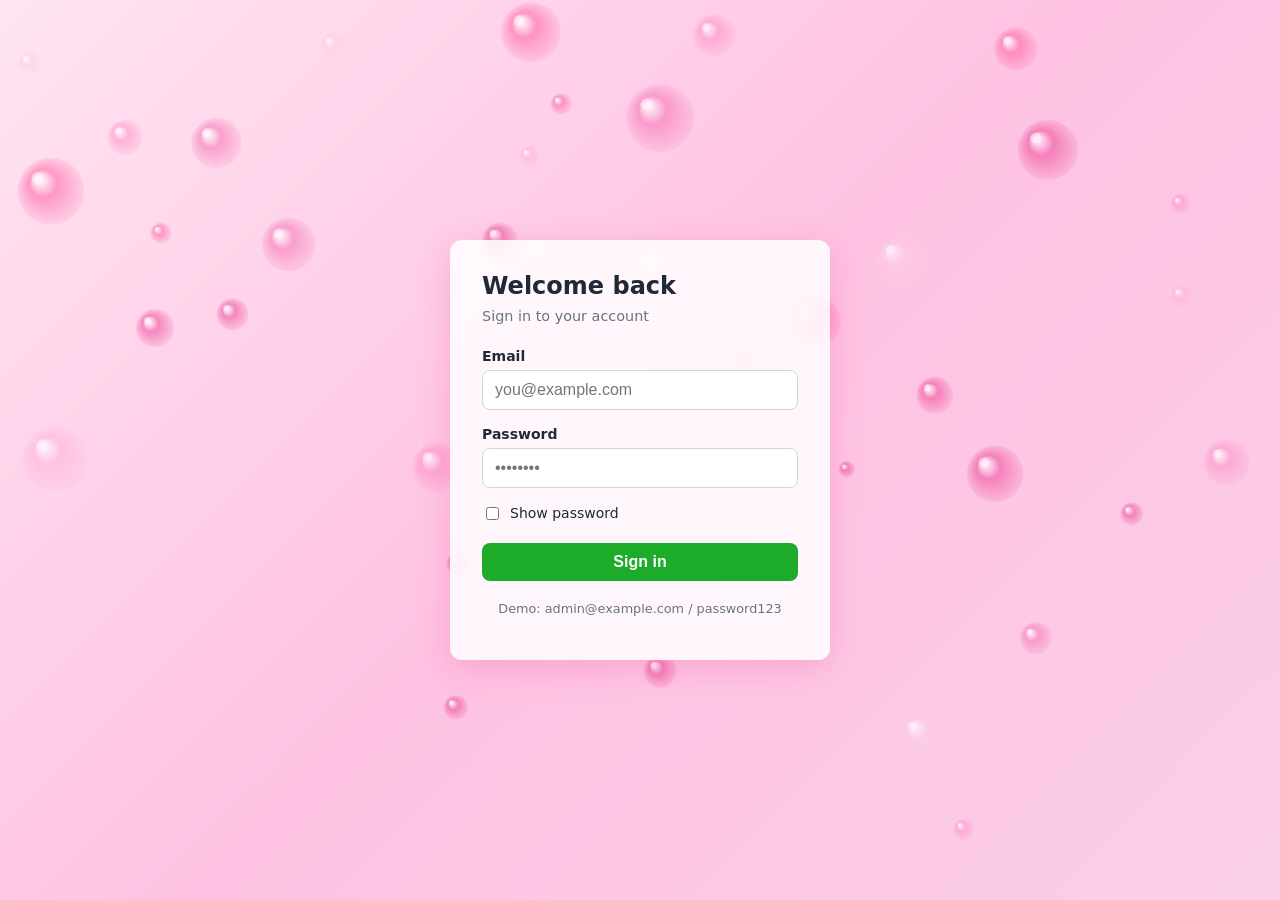
==== index.html @ fe581010 "Initial commit: mock login demo site Co-Authored-By: Claude Opus 5.5 <noreply@anthropic.com>" ====
<!DOCTYPE html>
<html lang="en">
<head>
  <meta charset="UTF-8" />
  <meta name="viewport" content="width=device-width, initial-scale=1.0" />
  <title>Login</title>
  <link rel="stylesheet" href="style.css" />
</head>
<body class="bubbly">
  <div class="center">
    <form class="card" id="login-form" novalidate>
      <h1>Welcome back</h1>
      <p class="muted">Sign in to your account</p>

      <div class="error" id="error" hidden></div>

      <label for="email">Email</label>
      <input type="email" id="email" placeholder="you@example.com" autocomplete="username" required />

      <label for="password">Password</label>
      <input type="password" id="password" placeholder="••••••••" autocomplete="current-password" required />

      <div class="row">
        <input type="checkbox" id="show-password" />
        <label for="show-password" style="margin:0;font-weight:400">Show password</label>
      </div>

      <button type="submit" id="submit">Sign in</button>

      <p class="hint">Demo: admin@example.com / password123</p>
    </form>
  </div>

  <script src="auth.js"></script>
  <script src="bubbles.js"></script>
  <script>
    // Already logged in? Go straight to home.
    if (getSession()) location.replace("home.html");

    const form = document.getElementById("login-form");
    const errorEl = document.getElementById("error");
    const submitBtn = document.getElementById("submit");
    const passwordEl = document.getElementById("password");

    document.getElementById("show-password").addEventListener("change", (e) => {
      passwordEl.type = e.target.checked ? "text" : "password";
    });

    form.addEventListener("submit", async (e) => {
      e.preventDefault();
      errorEl.hidden = true;

      const email = document.getElementById("email").value;
      const password = passwordEl.value;

      if (!email || !password) {
        errorEl.textContent = "Please enter both email and password.";
        errorEl.hidden = false;
        return;
      }

      submitBtn.disabled = true;
      submitBtn.textContent = "Signing in…";

      try {
        await login(email, password);
        location.href = "home.html";
      } catch (err) {
        errorEl.textContent = err.message;
        errorEl.hidden = false;
        submitBtn.disabled = false;
        submitBtn.textContent = "Sign in";
      }
    });
  </script>
</body>
</html>
---- style.css ----
* {
  box-sizing: border-box;
}

body {
  margin: 0;
  font-family: system-ui, -apple-system, "Segoe UI", Roboto, sans-serif;
  background: #f3f4f6;
  color: #1f2937;
  min-height: 100vh;
}

.center {
  display: flex;
  align-items: center;
  justify-content: center;
  min-height: 100vh;
  padding: 16px;
}

.card {
  background: #fff;
  border-radius: 12px;
  box-shadow: 0 4px 20px rgba(0, 0, 0, 0.08);
  padding: 32px;
  width: 100%;
  max-width: 380px;
}

h1 {
  margin: 0 0 8px;
  font-size: 1.5rem;
}

.muted {
  color: #6b7280;
  font-size: 0.9rem;
  margin: 0 0 24px;
}

label {
  display: block;
  font-size: 0.875rem;
  font-weight: 600;
  margin-bottom: 6px;
}

input[type="email"],
input[type="password"] {
  width: 100%;
  padding: 10px 12px;
  border: 1px solid #d1d5db;
  border-radius: 8px;
  font-size: 1rem;
  margin-bottom: 16px;
}

input:focus {
  outline: none;
  border-color: #4f46e5;
  box-shadow: 0 0 0 3px rgba(79, 70, 229, 0.2);
}

.row {
  display: flex;
  align-items: center;
  gap: 8px;
  margin-bottom: 20px;
  font-size: 0.875rem;
}

button {
  width: 100%;
  padding: 10px;
  border: none;
  border-radius: 8px;
  background: #1dac29;
  color: #fff;
  font-size: 1rem;
  font-weight: 600;
  cursor: pointer;
}

button:hover {
  background: #126d19;
}

button:disabled {
  opacity: 0.6;
  cursor: wait;
}

.error {
  background: #fee2e2;
  color: #b91c1c;
  padding: 10px 12px;
  border-radius: 8px;
  font-size: 0.875rem;
  margin-bottom: 16px;
}

.hint {
  margin-top: 20px;
  font-size: 0.8rem;
  color: #6b7280;
  text-align: center;
}

/* Home page */
header {
  display: flex;
  justify-content: space-between;
  align-items: center;
  padding: 16px 24px;
  background: #fff;
  box-shadow: 0 1px 4px rgba(0, 0, 0, 0.06);
}

header .brand {
  font-weight: 700;
  font-size: 1.1rem;
}

header button {
  width: auto;
  padding: 8px 16px;
  font-size: 0.9rem;
}

main {
  max-width: 900px;
  margin: 0 auto;
  padding: 32px 16px;
}

.grid {
  display: grid;
  grid-template-columns: repeat(auto-fit, minmax(220px, 1fr));
  gap: 16px;
  margin-top: 24px;
}

.grid .card {
  max-width: none;
  padding: 20px;
}

.grid .card h2 {
  margin: 0 0 8px;
  font-size: 1rem;
  color: #6b7280;
  font-weight: 600;
}

.grid .card .value {
  font-size: 1.75rem;
  font-weight: 700;
}

/* Login page bubbly background */
body.bubbly {
  background: linear-gradient(135deg, #ffe4f1 0%, #ffc2e2 50%, #fbcfe8 100%);
}

#bubbles {
  position: fixed;
  inset: 0;
  width: 100%;
  height: 100%;
  pointer-events: none;
  z-index: 0;
}

body.bubbly .center {
  position: relative;
  z-index: 1;
}

body.bubbly .card {
  background: rgba(255, 255, 255, 0.85);
  backdrop-filter: blur(6px);
  box-shadow: 0 8px 32px rgba(236, 72, 153, 0.25);
}
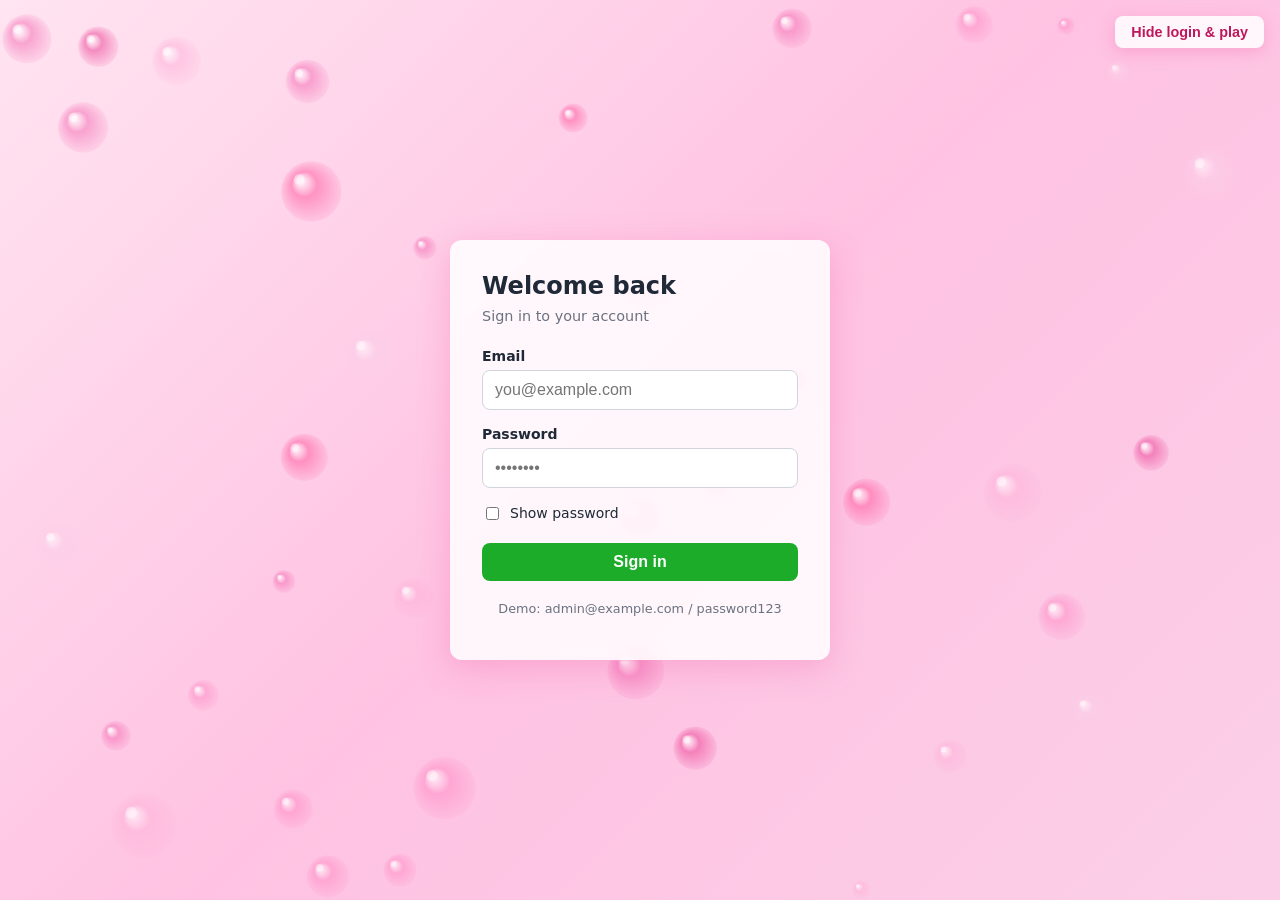
==== commit 0cef5ec8: "Add button to hide the login card and play with the bubbles Co-Authored-By: Claude Opus 5.5 <noreply" ====
--- a/index.html
+++ b/index.html
@@ -7,6 +7,8 @@
   <link rel="stylesheet" href="style.css" />
 </head>
 <body class="bubbly">
+  <button type="button" class="bubble-toggle" id="toggle-login" aria-pressed="false">Hide login &amp; play</button>
+
   <div class="center">
     <form class="card" id="login-form" novalidate>
       <h1>Welcome back</h1>
@@ -46,6 +48,16 @@
       passwordEl.type = e.target.checked ? "text" : "password";
     });
 
+    // Hide the login card so the user can play with the bubbles, and bring it back.
+    const toggleBtn = document.getElementById("toggle-login");
+    const loginWrap = document.querySelector(".center");
+    toggleBtn.addEventListener("click", () => {
+      const hiding = !loginWrap.hidden;
+      loginWrap.hidden = hiding;
+      toggleBtn.textContent = hiding ? "Show login" : "Hide login & play";
+      toggleBtn.setAttribute("aria-pressed", String(hiding));
+    });
+
     form.addEventListener("submit", async (e) => {
       e.preventDefault();
       errorEl.hidden = true;
--- a/style.css
+++ b/style.css
@@ -181,3 +181,25 @@
   backdrop-filter: blur(6px);
   box-shadow: 0 8px 32px rgba(236, 72, 153, 0.25);
 }
+
+.center[hidden] {
+  display: none;
+}
+
+.bubble-toggle {
+  position: fixed;
+  top: 16px;
+  right: 16px;
+  z-index: 2;
+  width: auto;
+  padding: 8px 16px;
+  font-size: 0.9rem;
+  background: rgba(255, 255, 255, 0.85);
+  color: #be185d;
+  backdrop-filter: blur(6px);
+  box-shadow: 0 4px 16px rgba(236, 72, 153, 0.25);
+}
+
+.bubble-toggle:hover {
+  background: #fff;
+}
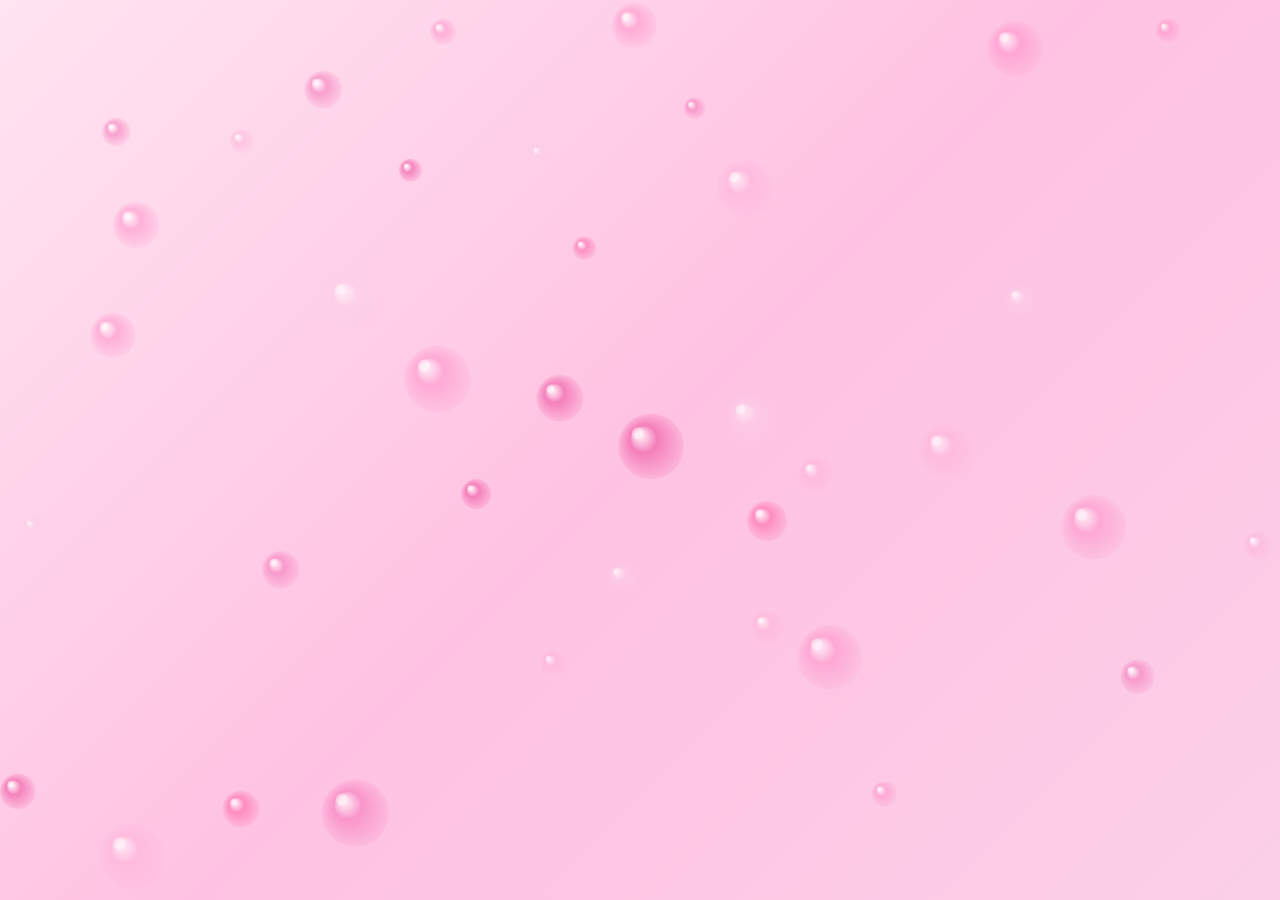
==== commit b08d3191: "Remove login and make bubbles a touch-friendly standalone app Drop the mock login and home pages, an" ====
--- a/index.html
+++ b/index.html
@@ -2,88 +2,12 @@
 <html lang="en">
 <head>
   <meta charset="UTF-8" />
-  <meta name="viewport" content="width=device-width, initial-scale=1.0" />
-  <title>Login</title>
+  <meta name="viewport" content="width=device-width, initial-scale=1.0, maximum-scale=1.0, user-scalable=no, viewport-fit=cover" />
+  <meta name="theme-color" content="#ffc2e2" />
+  <title>Bubbles</title>
   <link rel="stylesheet" href="style.css" />
 </head>
-<body class="bubbly">
-  <button type="button" class="bubble-toggle" id="toggle-login" aria-pressed="false">Hide login &amp; play</button>
-
-  <div class="center">
-    <form class="card" id="login-form" novalidate>
-      <h1>Welcome back</h1>
-      <p class="muted">Sign in to your account</p>
-
-      <div class="error" id="error" hidden></div>
-
-      <label for="email">Email</label>
-      <input type="email" id="email" placeholder="you@example.com" autocomplete="username" required />
-
-      <label for="password">Password</label>
-      <input type="password" id="password" placeholder="••••••••" autocomplete="current-password" required />
-
-      <div class="row">
-        <input type="checkbox" id="show-password" />
-        <label for="show-password" style="margin:0;font-weight:400">Show password</label>
-      </div>
-
-      <button type="submit" id="submit">Sign in</button>
-
-      <p class="hint">Demo: admin@example.com / password123</p>
-    </form>
-  </div>
-
-  <script src="auth.js"></script>
+<body>
   <script src="bubbles.js"></script>
-  <script>
-    // Already logged in? Go straight to home.
-    if (getSession()) location.replace("home.html");
-
-    const form = document.getElementById("login-form");
-    const errorEl = document.getElementById("error");
-    const submitBtn = document.getElementById("submit");
-    const passwordEl = document.getElementById("password");
-
-    document.getElementById("show-password").addEventListener("change", (e) => {
-      passwordEl.type = e.target.checked ? "text" : "password";
-    });
-
-    // Hide the login card so the user can play with the bubbles, and bring it back.
-    const toggleBtn = document.getElementById("toggle-login");
-    const loginWrap = document.querySelector(".center");
-    toggleBtn.addEventListener("click", () => {
-      const hiding = !loginWrap.hidden;
-      loginWrap.hidden = hiding;
-      toggleBtn.textContent = hiding ? "Show login" : "Hide login & play";
-      toggleBtn.setAttribute("aria-pressed", String(hiding));
-    });
-
-    form.addEventListener("submit", async (e) => {
-      e.preventDefault();
-      errorEl.hidden = true;
-
-      const email = document.getElementById("email").value;
-      const password = passwordEl.value;
-
-      if (!email || !password) {
-        errorEl.textContent = "Please enter both email and password.";
-        errorEl.hidden = false;
-        return;
-      }
-
-      submitBtn.disabled = true;
-      submitBtn.textContent = "Signing in…";
-
-      try {
-        await login(email, password);
-        location.href = "home.html";
-      } catch (err) {
-        errorEl.textContent = err.message;
-        errorEl.hidden = false;
-        submitBtn.disabled = false;
-        submitBtn.textContent = "Sign in";
-      }
-    });
-  </script>
 </body>
 </html>
--- a/style.css
+++ b/style.css
@@ -1,164 +1,20 @@
-* {
-  box-sizing: border-box;
+html,
+body {
+  margin: 0;
+  height: 100%;
+  overflow: hidden;
+  /* no scrolling, pull-to-refresh, pinch-zoom or bounce on touch screens */
+  overscroll-behavior: none;
+  touch-action: none;
+  -webkit-user-select: none;
+  user-select: none;
+  -webkit-tap-highlight-color: transparent;
+  -webkit-touch-callout: none;
 }
 
 body {
-  margin: 0;
-  font-family: system-ui, -apple-system, "Segoe UI", Roboto, sans-serif;
-  background: #f3f4f6;
-  color: #1f2937;
-  min-height: 100vh;
-}
-
-.center {
-  display: flex;
-  align-items: center;
-  justify-content: center;
-  min-height: 100vh;
-  padding: 16px;
-}
-
-.card {
-  background: #fff;
-  border-radius: 12px;
-  box-shadow: 0 4px 20px rgba(0, 0, 0, 0.08);
-  padding: 32px;
-  width: 100%;
-  max-width: 380px;
-}
-
-h1 {
-  margin: 0 0 8px;
-  font-size: 1.5rem;
-}
-
-.muted {
-  color: #6b7280;
-  font-size: 0.9rem;
-  margin: 0 0 24px;
-}
-
-label {
-  display: block;
-  font-size: 0.875rem;
-  font-weight: 600;
-  margin-bottom: 6px;
-}
-
-input[type="email"],
-input[type="password"] {
-  width: 100%;
-  padding: 10px 12px;
-  border: 1px solid #d1d5db;
-  border-radius: 8px;
-  font-size: 1rem;
-  margin-bottom: 16px;
-}
-
-input:focus {
-  outline: none;
-  border-color: #4f46e5;
-  box-shadow: 0 0 0 3px rgba(79, 70, 229, 0.2);
-}
-
-.row {
-  display: flex;
-  align-items: center;
-  gap: 8px;
-  margin-bottom: 20px;
-  font-size: 0.875rem;
-}
-
-button {
-  width: 100%;
-  padding: 10px;
-  border: none;
-  border-radius: 8px;
-  background: #1dac29;
-  color: #fff;
-  font-size: 1rem;
-  font-weight: 600;
-  cursor: pointer;
-}
-
-button:hover {
-  background: #126d19;
-}
-
-button:disabled {
-  opacity: 0.6;
-  cursor: wait;
-}
-
-.error {
-  background: #fee2e2;
-  color: #b91c1c;
-  padding: 10px 12px;
-  border-radius: 8px;
-  font-size: 0.875rem;
-  margin-bottom: 16px;
-}
-
-.hint {
-  margin-top: 20px;
-  font-size: 0.8rem;
-  color: #6b7280;
-  text-align: center;
-}
-
-/* Home page */
-header {
-  display: flex;
-  justify-content: space-between;
-  align-items: center;
-  padding: 16px 24px;
-  background: #fff;
-  box-shadow: 0 1px 4px rgba(0, 0, 0, 0.06);
-}
-
-header .brand {
-  font-weight: 700;
-  font-size: 1.1rem;
-}
-
-header button {
-  width: auto;
-  padding: 8px 16px;
-  font-size: 0.9rem;
-}
-
-main {
-  max-width: 900px;
-  margin: 0 auto;
-  padding: 32px 16px;
-}
-
-.grid {
-  display: grid;
-  grid-template-columns: repeat(auto-fit, minmax(220px, 1fr));
-  gap: 16px;
-  margin-top: 24px;
-}
-
-.grid .card {
-  max-width: none;
-  padding: 20px;
-}
-
-.grid .card h2 {
-  margin: 0 0 8px;
-  font-size: 1rem;
-  color: #6b7280;
-  font-weight: 600;
-}
-
-.grid .card .value {
-  font-size: 1.75rem;
-  font-weight: 700;
-}
-
-/* Login page bubbly background */
-body.bubbly {
+  position: fixed;
+  inset: 0;
   background: linear-gradient(135deg, #ffe4f1 0%, #ffc2e2 50%, #fbcfe8 100%);
 }
 
@@ -167,39 +23,6 @@
   inset: 0;
   width: 100%;
   height: 100%;
-  pointer-events: none;
-  z-index: 0;
+  display: block;
+  touch-action: none;
 }
-
-body.bubbly .center {
-  position: relative;
-  z-index: 1;
-}
-
-body.bubbly .card {
-  background: rgba(255, 255, 255, 0.85);
-  backdrop-filter: blur(6px);
-  box-shadow: 0 8px 32px rgba(236, 72, 153, 0.25);
-}
-
-.center[hidden] {
-  display: none;
-}
-
-.bubble-toggle {
-  position: fixed;
-  top: 16px;
-  right: 16px;
-  z-index: 2;
-  width: auto;
-  padding: 8px 16px;
-  font-size: 0.9rem;
-  background: rgba(255, 255, 255, 0.85);
-  color: #be185d;
-  backdrop-filter: blur(6px);
-  box-shadow: 0 4px 16px rgba(236, 72, 153, 0.25);
-}
-
-.bubble-toggle:hover {
-  background: #fff;
-}
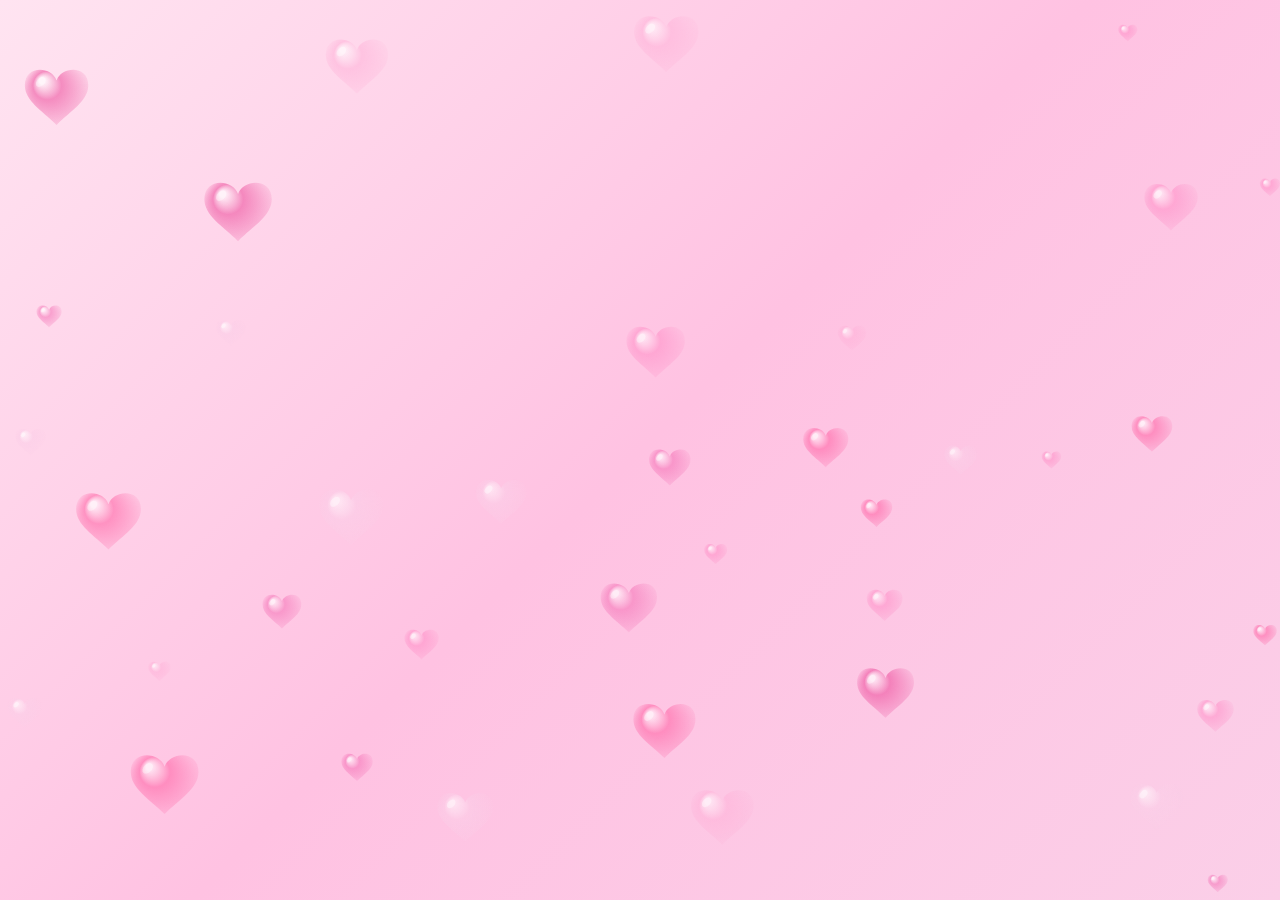
==== commit 26b78bd0: "Draw the bubbles as hearts Co-Authored-By: Claude Opus 5.5 <noreply@anthropic.com>" ====
--- a/index.html
+++ b/index.html
@@ -4,7 +4,7 @@
   <meta charset="UTF-8" />
   <meta name="viewport" content="width=device-width, initial-scale=1.0, maximum-scale=1.0, user-scalable=no, viewport-fit=cover" />
   <meta name="theme-color" content="#ffc2e2" />
-  <title>Bubbles</title>
+  <title>Hearts</title>
   <link rel="stylesheet" href="style.css" />
 </head>
 <body>
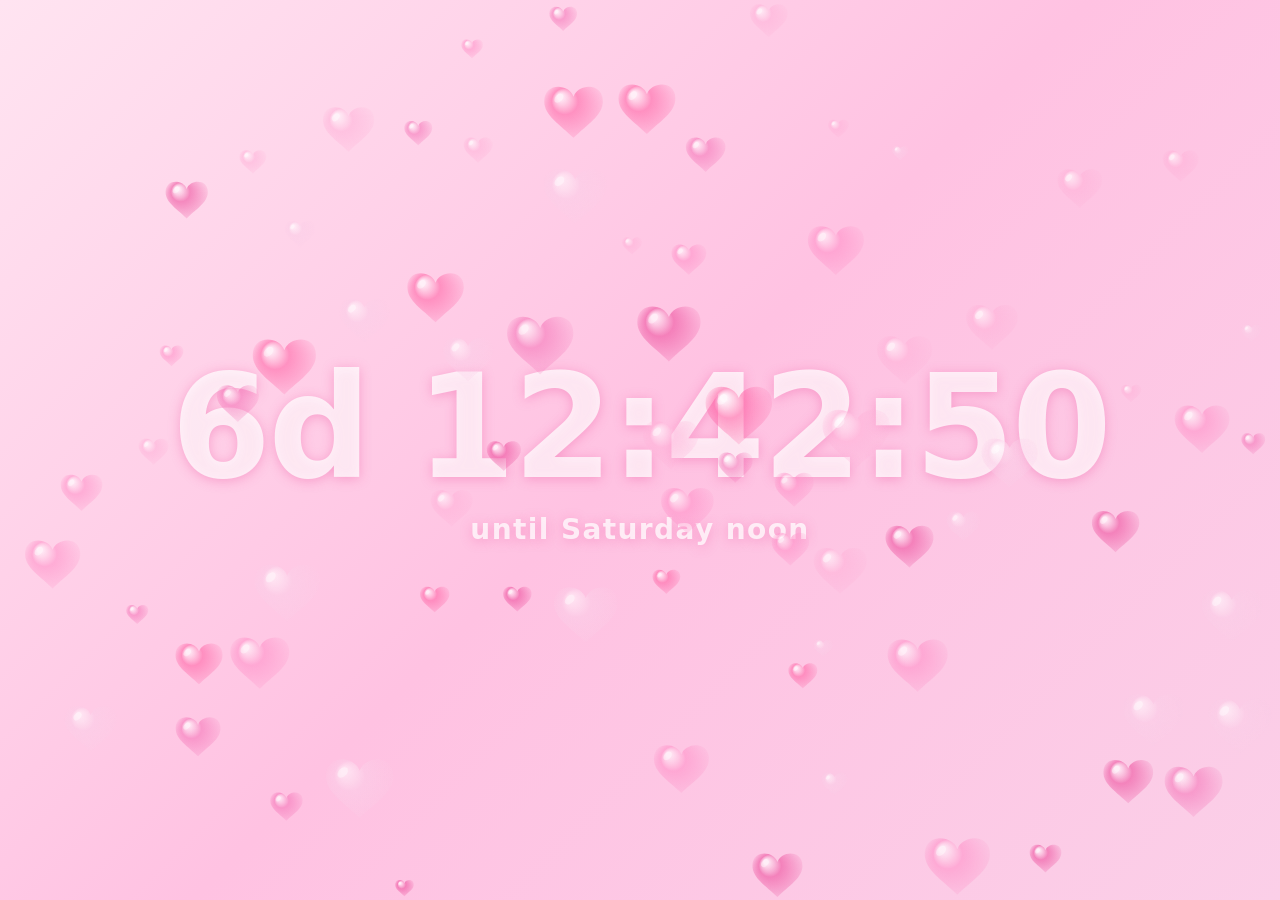
==== commit 90bac663: "Add a countdown behind the hearts, configurable from repository variables Co-Authored-By: Claude Opu" ====
--- a/index.html
+++ b/index.html
@@ -8,6 +8,8 @@
   <link rel="stylesheet" href="style.css" />
 </head>
 <body>
+  <script src="config.js"></script>
+  <script src="countdown.js"></script>
   <script src="bubbles.js"></script>
 </body>
 </html>
--- a/style.css
+++ b/style.css
@@ -26,3 +26,38 @@
   display: block;
   touch-action: none;
 }
+
+/* Countdown sits behind the hearts canvas */
+#countdown {
+  position: fixed;
+  inset: 0;
+  z-index: 0;
+  display: flex;
+  flex-direction: column;
+  align-items: center;
+  justify-content: center;
+  pointer-events: none;
+  font-family: system-ui, -apple-system, "Segoe UI", Roboto, sans-serif;
+  color: rgba(255, 255, 255, 0.75);
+  text-shadow: 0 2px 12px rgba(236, 72, 153, 0.35);
+  text-align: center;
+}
+
+#countdown .time {
+  font-size: clamp(2.5rem, 13vw, 9rem);
+  font-weight: 800;
+  font-variant-numeric: tabular-nums;
+  letter-spacing: -0.02em;
+  line-height: 1;
+}
+
+#countdown .label {
+  margin-top: 0.5em;
+  font-size: clamp(1rem, 3.5vw, 1.75rem);
+  font-weight: 600;
+  letter-spacing: 0.05em;
+}
+
+#bubbles {
+  z-index: 1;
+}
